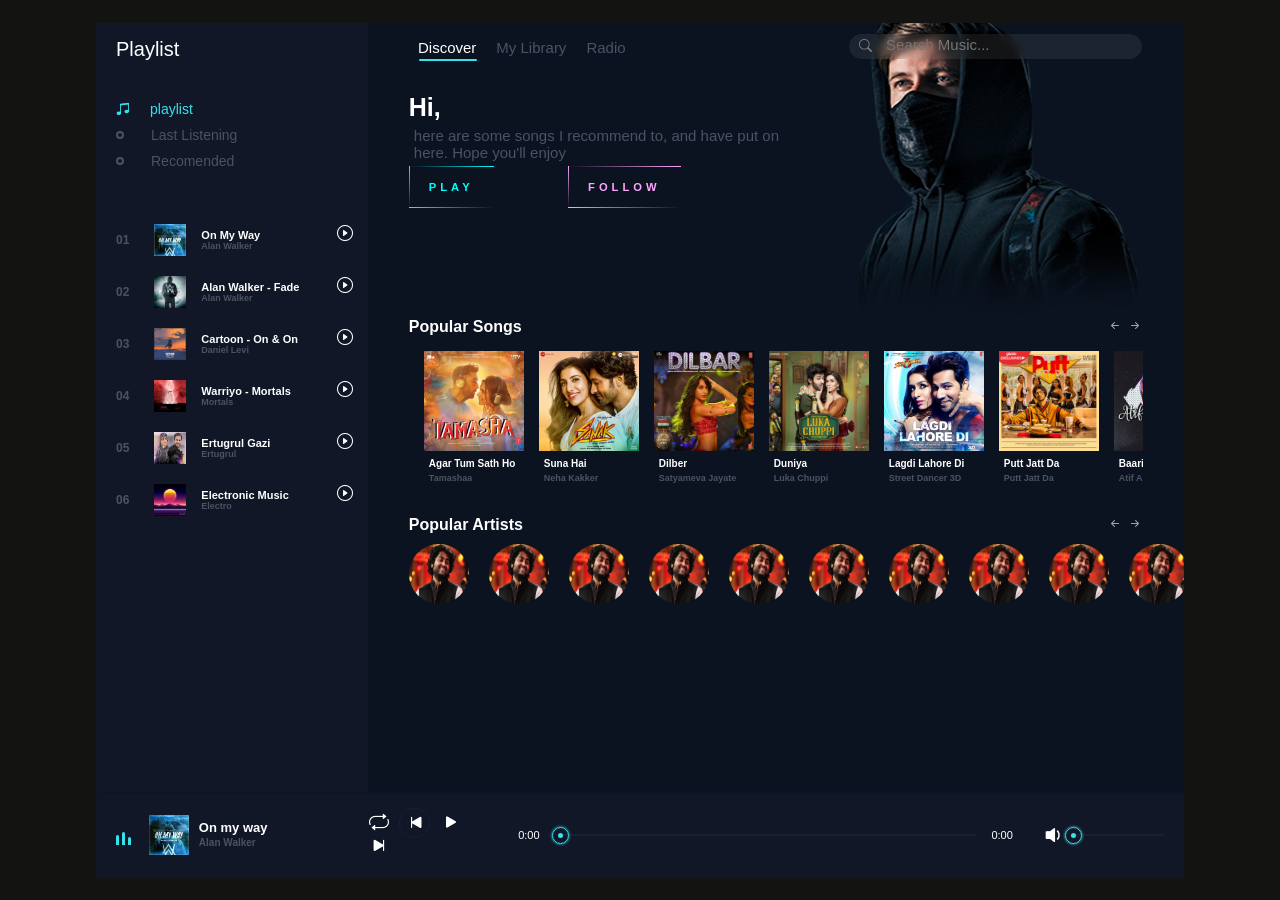
==== index.html @ 42caf256 "second commit" ====
<!DOCTYPE html>
<html lang="en">
<head>
    <meta charset="UTF-8">
    <meta name="viewport" content="width=device-width, initial-scale=1.0">
    <link rel="stylesheet" href="https://cdn.jsdelivr.net/npm/bootstrap-icons@1.10.5/font/bootstrap-icons.css">
    <link rel="stylesheet" href="style.css">
    <title>music</title>
</head>
<body>
    <header>
        <div class="menu_side">
            <h1>Playlist</h1>
            <div class="playlist">
                <h4 class="active"><span></span><i class="bi bi-music-note-beamed"></i>playlist</h4>
                <h4><span></span><i class="bi bi-music-note-beamed"></i>Last Listening</h4>
                <h4><span></span><i class="bi bi-music-note-beamed"></i>Recomended</h4>
            </div>
            <div class="menu_song">
                <li class="songItem">
                    <span>01</span>
                    <img src="img/1.jpg" alt="Alan">
                    <h5>
                        On my way
                        <div class="subtitle">Alan Walker</div>
                    </h5>
                        <i class="bi playlistPlay bi-play-circle" id="1"></i>
                </li>
                <li class="songItem">
                    <span>02</span>
                    <img src="img/1.jpg" alt="Alan">
                    <h5>
                        On my way
                        <div class="subtitle">Alan Walker</div>
                    </h5>
                        <i class="bi playlistPlay bi-play-circle" id="2"></i>
                </li>
                <li class="songItem">
                    <span>03</span>
                    <img src="img/1.jpg" alt="Alan">
                    <h5>
                        On my way
                        <div class="subtitle">Alan Walker</div>
                    </h5>
                        <i class="bi playlistPlay bi-play-circle" id="3"></i>
                </li>
                <li class="songItem">
                    <span>04</span>
                    <img src="img/1.jpg" alt="Alan">
                    <h5>
                        On my way
                        <div class="subtitle">Alan Walker</div>
                    </h5>
                    <i class="bi playlistPlay bi-play-circle" id="4"></i>
                </li>
                <li class="songItem">
                    <span>05</span>
                    <img src="img/1.jpg" alt="Alan">
                    <h5>
                        On my way
                        <div class="subtitle">Alan Walker</div>
                    </h5>
                        <i class="bi playlistPlay bi-play-circle" id="5"></i>
                </li>
                <li class="songItem">
                    <span>06</span>
                    <img src="img/1.jpg" alt="Alan">
                    <h5>
                        On my way
                        <div class="subtitle">Alan Walker</div>
                    </h5>
                        <i class="bi playlistPlay bi-play-circle" id="6"></i>
                </li>
            </div>
        </div>
        <div class="song_side">
            <nav>
                <ul>
                    <li>Discover<span></span></li>
                    <li>My Library</li>
                    <li>Radio</li>
                </ul>
                <div class="search">
                    <i class="bi bi-search"></i>
                    <input type="text" placeholder="Search Music...">
                </div>
            </nav>
            <div class="content">
                <h1>Hi,</h1>
                <p>
                    here are some songs I recommend to, and have put on<br>
                    here. Hope you'll enjoy
                </p>
                <div class="wrapper">
                    <a href="">
                        <span></span>
                        <span></span>
                        <span></span>
                        <span></span>
                        play
                    </a>
                    <a href="">
                        <span></span>
                        <span></span>
                        <span></span>
                        <span></span>
                        follow
                    </a>
                </div>
                <!-- <div class="buttons">
                    <button>Play</button>
                    <button>Follow</button>
                </div> -->
            </div>
            <div class="popular_song">
                <div class="h4">
                    <h4>Popular Songs</h4>
                    <div class="btn_s">
                        <i id="left_scroll" class="bi bi-arrow-left-short"></i>
                        <i id="right_scroll" class="bi bi-arrow-right-short"></i>
                    </div>
                </div>
                <div class="pop_song">
                    <li class="songItem">
                        <div class="img_play">
                            <img src="img/1.jpg" alt="alan">
                            <i class="bi playlistPlay bi-play-circle-fill" id="7"></i>
                        </div>
                        <h5>On my way
                            <br>
                            <div class="subtitle">Alan Walker</div>
                        </h5>
                    </li>
                    <li class="songItem">
                        <div class="img_play">
                            <img src="img/1.jpg" alt="alan">
                            <i class="bi playlistPlay bi-play-circle-fill" id="8"></i>
                        </div>
                        <h5>On my way
                            <br>
                            <div class="subtitle">Alan Walker</div>
                        </h5>
                    </li>
                    <li class="songItem">
                        <div class="img_play">
                            <img src="img/1.jpg" alt="alan">
                            <i class="bi playlistPlay bi-play-circle-fill" id="9"></i>
                        </div>
                        <h5>On my way
                            <br>
                            <div class="subtitle">Alan Walker</div>
                        </h5>
                    </li>
                    <li class="songItem">
                        <div class="img_play">
                            <img src="img/1.jpg" alt="alan">
                            <i class="bi playlistPlay bi-play-circle-fill" id="10"></i>
                        </div>
                        <h5>On my way
                            <br>
                            <div class="subtitle">Alan Walker</div>
                        </h5>
                    </li>
                    <li class="songItem">
                        <div class="img_play">
                            <img src="img/1.jpg" alt="alan">
                            <i class="bi playlistPlay bi-play-circle-fill" id="11"></i>
                        </div>
                        <h5>On my way
                            <br>
                            <div class="subtitle">Alan Walker</div>
                        </h5>
                    </li>
                    <li class="songItem">
                        <div class="img_play">
                            <img src="img/1.jpg" alt="alan">
                            <i class="bi playlistPlay bi-play-circle-fill" id="12"></i>
                        </div>
                        <h5>On my way
                            <br>
                            <div class="subtitle">Alan Walker</div>
                        </h5>
                    </li>
                    <li class="songItem">
                        <div class="img_play">
                            <img src="img/1.jpg" alt="alan">
                            <i class="bi playlistPlay bi-play-circle-fill" id="13"></i>
                        </div>
                        <h5>On my way
                            <br>
                            <div class="subtitle">Alan Walker</div>
                        </h5>
                    </li>
                    <li class="songItem">
                        <div class="img_play">
                            <img src="img/1.jpg" alt="alan">
                            <i class="bi playlistPlay bi-play-circle-fill" id="14"></i>
                        </div>
                        <h5>On my way
                            <br>
                            <div class="subtitle">Alan Walker</div>
                        </h5>
                    </li>
                    <li class="songItem">
                        <div class="img_play">
                            <img src="img/1.jpg" alt="alan">
                            <i class="bi playlistPlay bi-play-circle-fill" id="15"></i>
                        </div>
                        <h5>On my way
                            <br>
                            <div class="subtitle">Alan Walker</div>
                        </h5>
                    </li>
                    <li class="songItem">
                        <div class="img_play">
                            <img src="img/1.jpg" alt="alan">
                            <i class="bi playlistPlay bi-play-circle-fill" id="16"></i>
                        </div>
                        <h5>On my way
                            <br>
                            <div class="subtitle">Alan Walker</div>
                        </h5>
                    </li>
                </div>                
            </div>
            <div class="popular_artist">
                <div class="h4">
                    <h4>Popular Artists</h4>
                    <div class="btn_s">
                            <i id="left_scrolls" class="bi bi-arrow-left-short"></i>
                        <i id="right_scrolls" class="bi bi-arrow-right-short"></i>
                    </div>
                </div>
                <div class="item">
                    <li>
                        <img src="img/arjit.jpg" alt="Arijit" title="Arigit Singh">
                    </li>
                    <li>
                        <img src="img/arjit.jpg" alt="Arijit" title="Arigit Singh">
                    </li>
                    <li>
                        <img src="img/arjit.jpg" alt="Arijit" title="Arigit Singh">
                    </li>
                    <li>
                        <img src="img/arjit.jpg" alt="Arijit" title="Arigit Singh">
                    </li>
                    <li>
                        <img src="img/arjit.jpg" alt="Arijit" title="Arigit Singh">
                    </li>
                    <li>
                        <img src="img/arjit.jpg" alt="Arijit" title="Arigit Singh">
                    </li>
                    <li>
                        <img src="img/arjit.jpg" alt="Arijit" title="Arigit Singh">
                    </li>
                    <li>
                        <img src="img/arjit.jpg" alt="Arijit" title="Arigit Singh">
                    </li>
                    <li>
                        <img src="img/arjit.jpg" alt="Arijit" title="Arigit Singh">
                    </li>
                    <li>
                        <img src="img/arjit.jpg" alt="Arijit" title="Arigit Singh">
                    </li>
                    <li>
                        <img src="img/arjit.jpg" alt="Arijit" title="Arigit Singh">
                    </li>
                </div>
            </div>
        </div>

        <div class="master_play">
            <div class="wave">
                <!-- for the gif waves are created-->
                <div class="wave1"></div>
                <div class="wave1"></div>
                <div class="wave1"></div>
            </div>
            <img src="img/1.jpg" alt="Alan" id="poster_master_play">
            <h5 id="title">On my way<br>
                <div class="subtitle">Alan Walker</div>
            </h5>
            <div class="icon">
                <i id="repeat-plist" class="bi bi-repeat" title="Playlist looped"></i>
                <i class="bi bi-skip-start-fill" id="back"></i>
                <i class="bi bi-play-fill" id="masterPlay"></i>
                <i class="bi bi-skip-end-fill" id="next"></i>
            </div>
            <span id="currentStart">0:00</span>
            <div class="bar">
                <input type="range" id="seek" min="0" value="0" max="100">
                <div class="bar2" id="bar2"></div>
                <div class="dot"></div>
            </div>
            <span id="currentEnd">0:00</span>
            <div class="vol">
                <i class="bi bi-volume-down-fill"></i>
                <input type="range" id="vol" min="0" value="0" max="100">
                <div class="vol_bar"></div>
                <div class="dot" id="vol_dot"></div>
            </div>
        </div>
    
    </header>
    <script src="script.js"></script>
</body>
</html>
---- style.css ----
/* *{
    padding: 0%;
    margin: 0%;
    box-sizing: border-box;
}
body{
    height: 100vh;
    width: 100%;
    background-color: #010512;
    font-family: 'Poppins', sans-serif;
    display: flex;
    align-items: center;
    justify-content: center;
}

header{
    height: 90%;
    width: 85%;
    border: 1px solid white;
    display: flex;
    flex-wrap: wrap;
    color: white;
}
header .menu_side, .song_side{
    position: relative;
    width: 25%;
    height: 90%;
    border: 1px solid #040B20;
    background-color: #08102E;
    box-shadow: 5px 0px 2px #090f1f;
    color: white;

}
header .song_side{
    width: 75%;
    background-color: #040B20;
    
}
header .master_play{
    width: 100%;
    height: 10%;
    background-color: #08102E;
    box-shadow: 0px 3px 8px #090f1f;
}
header .menu_side h1{
    font-size: 25px;
    font-weight: 500;
    margin: 15px 0px 0px 15px ;
}
header .menu_side .playlist{
    margin: 15px 0px 0px 15px ;
}
header .menu_side .playlist h4{
    font-size: 15px;
    font-weight: 200;
    padding: 10px;
    color: #4c5262;
    transition: .3s linear;
    cursor: pointer;
    display: flex;
    align-items: center;

}
header .menu_side .playlist h4:hover{
    color: white;
}
header .menu_side .playlist h4 span{
    position: relative;
    margin-right: 35px;
}
header .menu_side .playlist h4 span::before{
    content: '';
    position: absolute;
    width: 4px;
    height: 4px;
    border: 2px solid #4c5262;
    border-radius: 50%;
    top: -4px;
    transition: .3s linear;
}
header .menu_side .playlist h4:hover span::before{
    border: 2px solid white;
}
header .menu_side .playlist h4 .bi{
    display: none;
}
header .menu_side .playlist .active{
    color: #36e2ec;
}
header .menu_side .playlist .active span{
    display: none;
}
header .menu_side .playlist .active .bi{
    display: flex;
    margin-right: 20px;
}
header .menu_side .menu_song{
    width: 100%;
    height: 300px;
    border: 1px solid white;
    margin-top: 40px;
}
header .menu_side .menu_song li{
    position: relative;
    list-style-type: none;
    margin: 5px 0px 5px 20px;
    display: flex;
    align-items: center;
    margin-bottom: 10px;
    cursor: pointer;
    transition: .3s linear;
}
header .menu_side .menu_song li:hover{
    background: rgb(105, 105, 170,.1);
}
header .menu_side .menu_song li span{
    font-size: 13px;
    font-weight: 600;
    color: #4c5262;
}
header .menu_side .menu_song li img{
    width: 32px;
    height: 32px;
    margin-left: 25px;
}
header .menu_side .menu_song li h5{
    font-size: 13px;
    margin-left: 15px;
}
header .menu_side .menu_song li h5 .subtitle{
    font-size: 10px;
    color: #4c5262;
}
header .menu_side .menu_song li .bi{
    position: absolute;
    right: 15px;
    top: 6px;
} */


* {
    padding: 0%;
    margin: 0%;
    box-sizing: border-box;
}

body {
    width: 100%;
    height: 100vh;
    background-color: #131312;
    font-family: 'Poppins' , sans-serif;
    display: flex;
    align-items: center;
    justify-content: center;
}

header {
    width: 85%;
    height: 95%;
    /* border: 1px solid #fff; */
    display: flex;
    flex-wrap: wrap;
    overflow: hidden;
}

header .menu_side, .song_side {
    position: relative;
    width: 25%;
    height: 90%;
    /* border: 1px solid #fff; */
    background-color: #111727;
    box-shadow: 5px 0px 2px #090f1f;
    color: #fff;
}

header .song_side {
    width: 75%;
    background: #0b1320;
}

header .master_play {
    width: 100%;
    height: 10%;
    background: #111727;
    box-shadow: 0px 3px 8px #090f1f;
}

header .menu_side h1 {
    font-size: 20px;
    margin: 15px 0px 0px 20px;
    font-weight: 500;
}

header .menu_side .playlist {
    margin:  40px 0px 0px 20px;
}

header .menu_side .playlist h4 {
    font-size: 14px;
    font-weight: 400;
    padding-bottom: 10px;
    color: #4c5262;
    cursor: pointer;
    display: flex;
    align-items: center;
    transition: .3s linear;
}
header .menu_side .playlist h4:hover {
    color: #fff;
}
header .menu_side .playlist h4 span{
    position: relative;
    margin-right: 35px;
}
header .menu_side .playlist h4 span::before{
    content: '';
    position: absolute;
    width: 4px;
    height: 4px;
    border: 2px solid #4c5262;
    border-radius: 50%;
    top: -4px;
    transition: .3s linear;
}
header .menu_side .playlist h4:hover span::before{
    border: 2px solid #fff;
}
header .menu_side .playlist h4 .bi{
    display: none;
}
header .menu_side .playlist .active{
    color: #36e2ec;
}
header .menu_side .playlist .active span{
    display: none;
}
header .menu_side .playlist .active .bi{
    display: flex;
    margin-right: 20px;
}
header .menu_side .menu_song {
    width: 100%;
    height: 300px;
    /* border: 1px solid #fff; */
    margin-top: 40px;
}
header .menu_side .menu_song li{
    position: relative;
    list-style-type: none;
    padding: 5px 0px 5px 20px;
    display: flex;
    align-items: center;
    margin-bottom: 10px;
    cursor: pointer;
    transition: .3s linear;
}
header .menu_side .menu_song li:hover{
    background: rgb(105, 105, 170,.1);
}
header .menu_side .menu_song li span{
    font-size: 12px;
    font-weight: 600;
    color: #4c5262;
}
header .menu_side .menu_song li img{
    width: 32px;
    height: 32px;
    margin-left: 25px;
}
header .menu_side .menu_song li h5{
    font-size: 11px;
    margin-left: 15px;
}
header .menu_side .menu_song li h5 .subtitle{
    font-size: 9px;
    color: #4c5262;
}
header .menu_side .menu_song li .bi{
    position: absolute;
    right: 15px;
    top: 6px;
    font-size: 16px;
}
header .master_play{
    display: flex;
    align-items: center;
    padding: 0px 20px;
}
/* for the gif of music(creating on your own gif */
header .master_play .wave{
    width: 30px;
    height: 30px;
    /* border: 1px solid white; */
    padding-bottom: 5px;
    display: flex;
    align-items: flex-end;
    margin-right: 5px;
}
header .master_play .wave .wave1{
    width: 3px;
    height: 10px;
    margin-right: 3px;
    border-radius: 10px 10px 0px 0px;
    background: #36e2ec;
    animation: unset;
}
header .master_play .wave .wave1:nth-child(2){
    height: 13px;
    /* animation-delay: .4s; */
}
header .master_play .wave .wave1:nth-child(3){
    height: 8px;
    /* animation-delay: .8s; */
}
/* javascript class waves */
header .master_play .active2 .wave1{
    animation: wave .5s linear infinite;
}
header .master_play .active2 .wave1:nth-child(2){
    animation-delay: .4s;
}
header .master_play .active2 .wave1:nth-child(3){
    animation-delay: .8s;
}
@keyframes wave{
    0%{
        height: 10px;
    }
    50%{
        height: 15px;
    }
    100%{
        height: 10px;
    }
}
/* gif finish */
header .master_play img{
    width: 40px;
    height: 40px;
}
header .master_play h5{
    width: 130px;
    font-size:13px ;
    margin-left: 10px;
    font-weight: 800;
    color: white;
    line-height: 15px;
}
header .master_play h5 .subtitle{
    width: 130px;
    font-size:10px ;
    color: #4c5262;
}
header .master_play .icon{
    font-size: 20px;
    color: white;
    margin: 0px 20px 0px 40px
}
header .master_play .icon .bi{
    cursor: pointer;
    outline: none;
}
header .master_play .icon .bi:nth-child(2){
    border: 1px solid rgb(105, 105, 170,.1);
    border-radius: 50%;
    padding: 3px 3px 3px 6px;
    margin: 0px 5px;
    transition: .3s linear;
}
header .master_play span{
    color: white;
    width: 32px;
    font-size: 11px;
    font-weight: 400;
}
header .master_play #currentStart{
    margin: 0px 0px 0px 20px;
}
header .master_play .bar{
    position: relative;
    height: 2px;
    width: 43%;
    background: rgb(105, 105, 170,.1);
    margin: 0px 15px 0px 10px;
}
header .master_play .bar .bar2{
    position: absolute;
    height: 100%;
    width: 0%;
    background: #36e2ec;
    top: 0;
}
header .master_play .bar .dot{
    position: absolute;
    height: 5px;
    width: 5px;
    border-radius: 50%;
    background: #36e2ec;
    left: 0%;
    top: -1px;
    transition: 1s linear;
}
header .master_play .bar .dot:before{
    content: '';
    position: absolute;
    height: 15px;
    width: 15px;
    border-radius: 50%;
    border:1px solid #36e2ec;
    left: -6px;
    top: -6px;
    transition: 1s linear;
    box-shadow: 0px 0px 3px #36e2ec;
}
header .master_play .bar input{
    position: absolute;
    width: 100%;
    cursor: pointer;
    left: -6px;
    top: -6px;
    z-index: 99999999;
    transition: 3s linear;
    box-shadow: 0px 0px 3px #36e2ec;
    opacity: 0;
}
header .master_play .vol{
   position: relative;
   width: 100px;
   height: 2px;
   background: rgb(105, 105, 170,.1);
   margin-left: 50px;
}
header .master_play .vol .bi{
    position: absolute;
    color: white;
    font-size: 25px;
    top: -12px;
    left: -30px;
}
header .master_play .vol input{
    position: absolute;
    width: 100%;
    cursor: pointer;
    left: -6px;
    top: -9px;
    z-index: 99999999;
    transition: 3s linear;
    box-shadow: 0px 0px 3px #36e2ec;
    opacity: 0;
}
header .master_play .vol .vol_bar{
    position: absolute;
    height: 100%;
    width: 0%;
    background: #36e2ec;
    top: 0;
}
header .master_play .vol .dot{
    position: absolute;
    height: 5px;
    width: 5px;
    border-radius: 50%;
    background: #36e2ec;
    left: 0%;
    top: -1px;
    transition: 1s linear;
}
header .master_play .vol .dot:before{
    content: '';
    position: absolute;
    height: 15px;
    width: 15px;
    border-radius: 50%;
    border:1px solid #36e2ec;
    left: -6px;
    top: -6px;
    transition: 1s linear;
    box-shadow: 0px 0px 3px #36e2ec;
}
header .song_side{
    z-index: 2;
}
header .song_side::before{
    content: '';
    position: absolute;
    width: 100%;
    height: 300px;
    background: url('bg.png');
    z-index: -1;
}
header .song_side nav{
    width:90%;
    height: 50px;
    /* border: 1px solid white; */
    margin-left: 30px;
    display: flex;
    align-items: center;
    justify-content: space-between;
}
header .song_side nav ul{
    display: flex;
}
header .song_side nav ul li{
    position: relative;
    list-style-type: none;
    font-size: 15px;
    margin-left:20px ;
    color: #4c5262;
    cursor: pointer;
    transition: .3s linear;
}
header .song_side nav ul li:hover{
    color: white;
}
header .song_side nav ul li:nth-child(1){
    color: white;
}
header .song_side nav ul li span{
    position: absolute;
    height: 2px;
    width: 100%;
    background: #36e2ec;
    align-items: center;
    bottom: -5px;
    left: 1px;
    border-radius: 20px;
}
header .song_side nav .search{
    position: relative;
    width: 40%;
    height: 25px;
    border-radius: 20px;
    padding: 1px 10px;
    color: gray;
    align-items: center;
    justify-content: center;
}
header .song_side nav .search::before{
    content: '';
    position: absolute;
    width: 100%;
    height: 100%;
    border-radius: 20px;
    background: rgb(184, 184, 184,.1);
    backdrop-filter: blur(5px);
    z-index: -1;
    top: -1px;
}
header .song_side nav .search .bi{
    font-size: 13px;
    padding: 3px 0px 0px 10px;
}
header .song_side nav .search input{
    background: none;
    outline: none;
    border: none;
    color: white;
    padding: 0px 10px;
    font-size: 15px;
}
header .song_side .content{
    width: 90%;
    height: 30%;
    margin: auto;
    /* border: 1px solid white; */
    padding-top: 20px;
}
header .song_side .content h1{
    font-size: 25px;
    font-weight: 600;
}
header .song_side .content p{
    font-size: 15px;
    font-weight: 400;
    color: #4c5262;
    margin: 5px;
}


.wrapper a{
    text-decoration: none;
}
a{
    position: relative;
    display: inline-block;
    font-size: 0.7rem;
    font-weight: bold;
    padding: 15px 20px;
    color: aqua;
    text-transform: uppercase;
    letter-spacing: 4px;
    margin-right: 70px;
    transition: .5s;
    overflow: hidden;
}
a:hover{
    background-color: aqua;
    color: black;
    box-shadow: 0 0 5px aqua,
    0 0 25px aqua,
    0 0 50px aqua,
    0 0 200px aqua;
    -webkit-box-reflect: below 1px linear-gradient(transparent,#0005);
}
a:first-child{
    filter: hue-rotate(blue);
}
a:last-child{
    filter: hue-rotate(90deg);
}
a span {
    position: absolute;
    display: block;
}
a span:nth-child(1){
    top: 0;
    left: 0;
    width: 100%;
    height: 1px;
    background: linear-gradient(90deg,transparent,aqua);
    animation: animate1 1s infinite;
}
@keyframes animate1{
    0%{
        left: -100%;
    }
    100%{
        left: 100%;
    }
}
a span:nth-child(2){
    top: -100%;
    right: 0;
    width: 1px;
    height: 100%;
    background: linear-gradient(180deg,transparent,aqua);
    animation: animate2 1s infinite;
    animation-delay: .25s;
}
@keyframes animate2{
    0%{
        top: -100%;
    }
    100%{
        top: 100%;
    }
}
a span:nth-child(3){
    bottom: 0;
    right: 0;
    width: 100%;
    height: 1px;
    background: linear-gradient(270deg,transparent,aqua);
    animation: animate3 1s infinite;
    animation-delay: .5s;
}
@keyframes animate3{
    0%{
        right: -100%;
    }
    100%{
        right: 100%;
    }
}
a span:nth-child(4){
    bottom: 0;
    left: 0;
    width: 1px;
    height: 100%;
    background: linear-gradient(360deg,transparent,aqua);
    animation: animate4 1s infinite;
    animation-delay: .75s;
}
@keyframes animate4{
    0%{
        bottom: -100%;
    }
    100%{
        bottom: 100%;
    }
}



/* header .song_side .content .buttons{
    margin-top: 15px ;
}
header .song_side .content .buttons button{
    height: 30px;
    width: 130px;
    border:2px solid #36e2ec;
    cursor: pointer;
    background: #5adae0;
    border-radius: 20px;
    outline: none;
    color: white;
    transition: .3s linear;
}
header .song_side .content .buttons button:hover{
    border: 2px solid #36e2ec;
    background: none;
    color: #36e2ec;
}
header .song_side .content .buttons button:nth-child(2){
    border: 2px solid #36e2ec;
    background: none;
    color: #36e2ec;
}
header .song_side .content .buttons button:nth-child(2):hover{
    background: #36e2ec;
    color:white;
    border: 2px solid white;
} */
header .song_side .popular_song{
    width: 90%;
    height: auto;
    /* border: 1px solid white; */
    margin: auto;
    margin-top: 15px;
}
header .song_side .popular_song .h4{
    display: flex;
    align-items: center;
    justify-content: space-between;
}
header .song_side .popular_song .h4 .bi{
    color: #a4a8b4;
    cursor: pointer;
    transition: .3s linear;
}
header .song_side .popular_song .h4 .bi:hover{
    color: white;
}
header .song_side .popular_song .pop_song{
    width: 100%;
    height: 150px;
    margin-top: 15px;
    display: flex;
    overflow-x: auto;
    scroll-behavior: smooth;
}
header .song_side .popular_song .pop_song::-webkit-scrollbar{
    display: none;
}
header .song_side .popular_song .pop_song li{
    min-width: 100px;
    height: 140px;
    list-style-type:none ;
    margin-left: 15px;
    transition: .3s linear;
}
header .song_side .popular_song .pop_song li:hover{
    background: rgb(105, 105, 170,.1);
}
header .song_side .popular_song .pop_song li .img_play{
    position: relative;
    width: 100px;
    height: 100px;
    display: flex;
    align-items: center;
    justify-content: center;
}
header .song_side .popular_song .pop_song li .img_play img{
    width: 100%;
    height: 100%;
}
header .song_side .popular_song .pop_song li .img_play .bi{
    position: absolute;
    font-size: 20px;
    transition: .3s linear;
    cursor: pointer;
    opacity: 0;
    color: black;
}
header .song_side .popular_song .pop_song li .img_play:hover .bi{
    opacity: 1;
}
header .song_side .popular_song .pop_song li h5{
    padding: 5px 0px 0px 5px;
    line-height: 15px;
    font-size: 10px;
}
header .song_side .popular_song .pop_song li .subtitle{
    font-size: 9px;
    color: #4c5262;
}
header .song_side .popular_artist{
    width: 90%;
    height: auto;
    /* border: 1px solid white; */
    margin: auto;
    margin-top: 15px;
}
header .song_side .popular_artist .h4{
    display: flex;
    align-items: center;
    justify-content: space-between;
}
header .song_side .popular_artist .h4 .bi{
    color: #a4a8b4;
    cursor: pointer;
    transition: .3s linear;
}
header .song_side .popular_artist .h4 .bi:hover{
    color: white;
}
header .song_side .popular_artist .item{
    width: 100%;
    height: auto;
    margin-top: 10px;
    display: flex;
}
header .song_side .popular_artist .item li{
    list-style-type: none;
    position: relative;
    border-radius: 50%;
    /* background-color: white; */
    cursor: pointer;
    min-width: 60px;
    height: 60px;
    margin-right:20px ;
}
header .song_side .popular_artist .item li img{
    width: 100%;
    height: 100%;
    border-radius: 50%;
    position: absolute;
    overflow-x: auto;
    scroll-behavior: smooth;
}
header .song_side .popular_artist .item::-webkit-scrollbar{
    display: none;
}
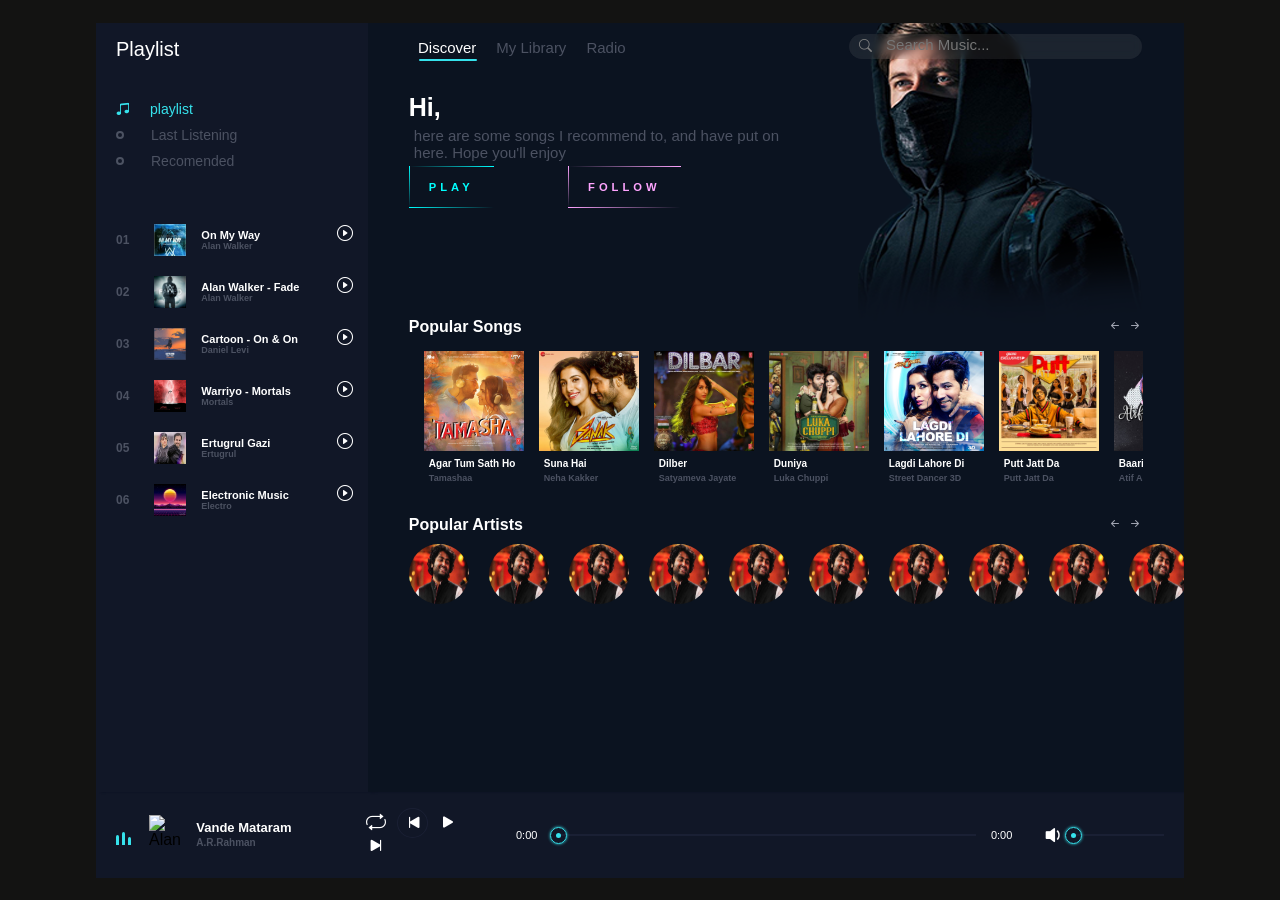
==== commit 9e57c605: "index.html" ====
--- a/index.html
+++ b/index.html
@@ -211,16 +211,6 @@
                             <div class="subtitle">Alan Walker</div>
                         </h5>
                     </li>
-                    <li class="songItem">
-                        <div class="img_play">
-                            <img src="img/1.jpg" alt="alan">
-                            <i class="bi playlistPlay bi-play-circle-fill" id="16"></i>
-                        </div>
-                        <h5>On my way
-                            <br>
-                            <div class="subtitle">Alan Walker</div>
-                        </h5>
-                    </li>
                 </div>                
             </div>
             <div class="popular_artist">
@@ -276,9 +266,9 @@
                 <div class="wave1"></div>
                 <div class="wave1"></div>
             </div>
-            <img src="img/1.jpg" alt="Alan" id="poster_master_play">
-            <h5 id="title">On my way<br>
-                <div class="subtitle">Alan Walker</div>
+            <img src="img/16.jpg" alt="Alan" id="poster_master_play">
+            <h5 id="title">Vande Mataram<br>
+                <div class="subtitle">A.R.Rahman</div>
             </h5>
             <div class="icon">
                 <i id="repeat-plist" class="bi bi-repeat" title="Playlist looped"></i>
@@ -294,7 +284,7 @@
             </div>
             <span id="currentEnd">0:00</span>
             <div class="vol">
-                <i class="bi bi-volume-down-fill"></i>
+                <i class="bi bi-volume-down-fill" id="vol_icon"></i>
                 <input type="range" id="vol" min="0" value="0" max="100">
                 <div class="vol_bar"></div>
                 <div class="dot" id="vol_dot"></div>
@@ -304,4 +294,4 @@
     </header>
     <script src="script.js"></script>
 </body>
-</html>+</html>
